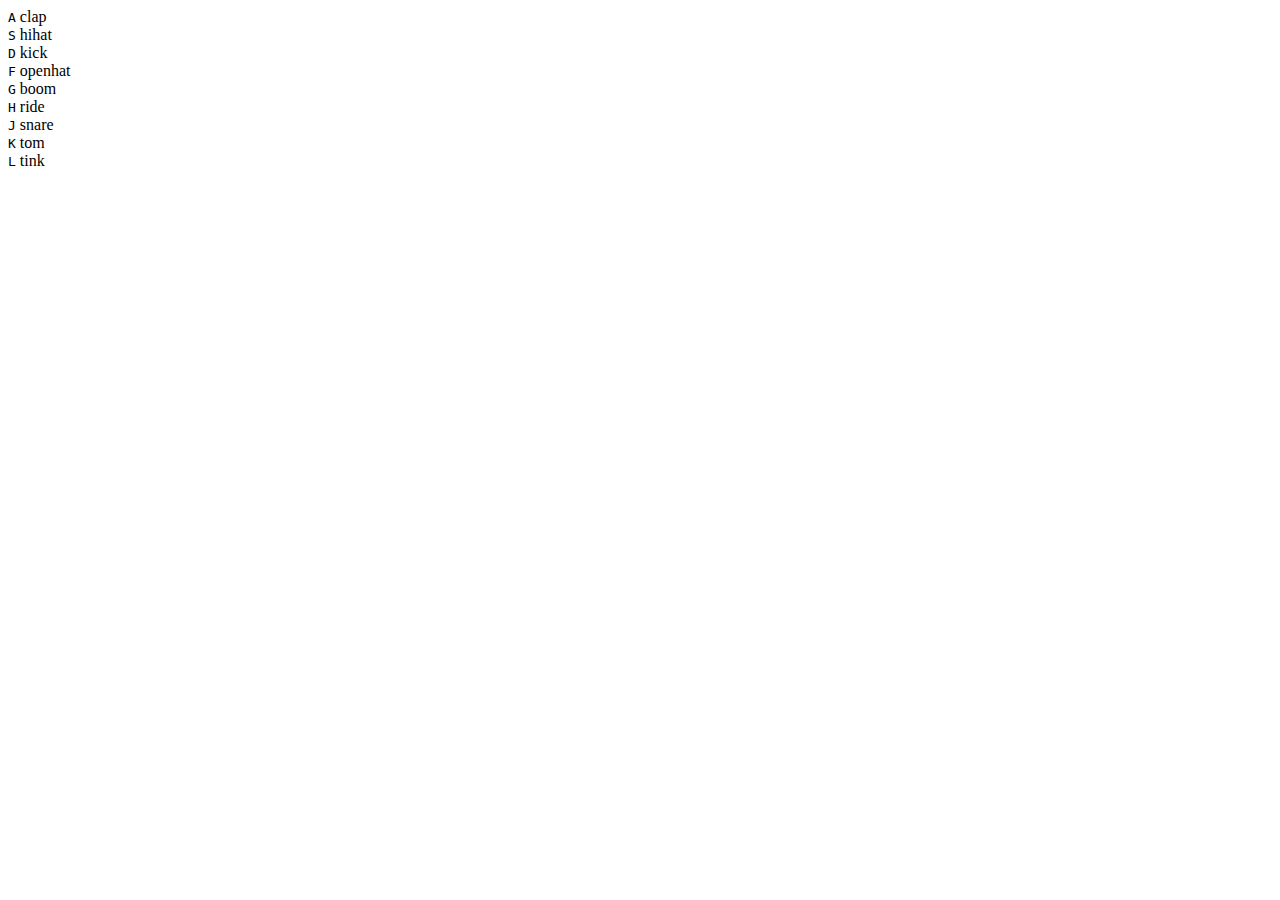
==== Drum Set/index.html @ 7f88d1be "Script added" ====
<!DOCTYPE html>
<html lang="en">
    <head>
        <meta charset="UTF-8">
        <title>Drum Set</title>
        <link rel="stylesheet" href="style.css">
    </head>
    <body>
        <div class="keys">
            <div data-key="65" class="key">
                <kbd>A</kbd>
                <span class="sound">clap</span>
            </div>
            <div data-key="83" class="key">
                <kbd>S</kbd>
                <span class="sound">hihat</span>
            </div>
            <div data-key="68" class="key">
                <kbd>D</kbd>
                <span class="sound">kick</span>
            </div>
            <div data-key="70" class="key">
                <kbd>F</kbd>
                <span class="sound">openhat</span>
            </div>
            <div data-key="71" class="key">
                <kbd>G</kbd>
                <span class="sound">boom</span>
            </div>
            <div data-key="72" class="key">
                <kbd>H</kbd>
                <span class="sound">ride</span>
            </div>
            <div data-key="74" class="key">
                <kbd>J</kbd>
                <span class="sound">snare</span>
            </div>
            <div data-key="75" class="key">
                <kbd>K</kbd>
                <span class="sound">tom</span>
            </div>
            <div data-key="76" class="key">
                <kbd>L</kbd>
                <span class="sound">tink</span>
            </div>
        </div>
        <audio data-key="65" src="sounds/clap.wav"></audio>
        <audio data-key="83" src="sounds/hihat.wav"></audio>
        <audio data-key="68" src="sounds/kick.wav"></audio>
        <audio data-key="70" src="sounds/openhat.wav"></audio>
        <audio data-key="71" src="sounds/boom.wav"></audio>
        <audio data-key="72" src="sounds/ride.wav"></audio>
        <audio data-key="74" src="sounds/snare.wav"></audio>
        <audio data-key="75" src="sounds/tom.wav"></audio>
        <audio data-key="76" src="sounds/tink.wav"></audio>

        <script>
            window.addEventListener('keydown', function(e){
                const audio = document.querySelector(`audio[data-key="${e.keyCode}"]`);
                const key = document.querySelector(`.key[data-key="${e.keyCode}"]`);
                if(!audio) return;
                audio.currentTime = 0;
                audio.play();
                key.classList.add('playing');
                //key.classList.remove('playing');
                //key.classList.toggle('playing');
            });

            function removeTransition(e){
                if(e.propertyName !== 'transform') return;
                this.classList.remove('playing');
            }
            
            const keys = document.querySelectorAll('.keys');
            keys.forEach(key => key.addEventListener('transitionend', removeTransition));
        </script>
    </body>
</html>
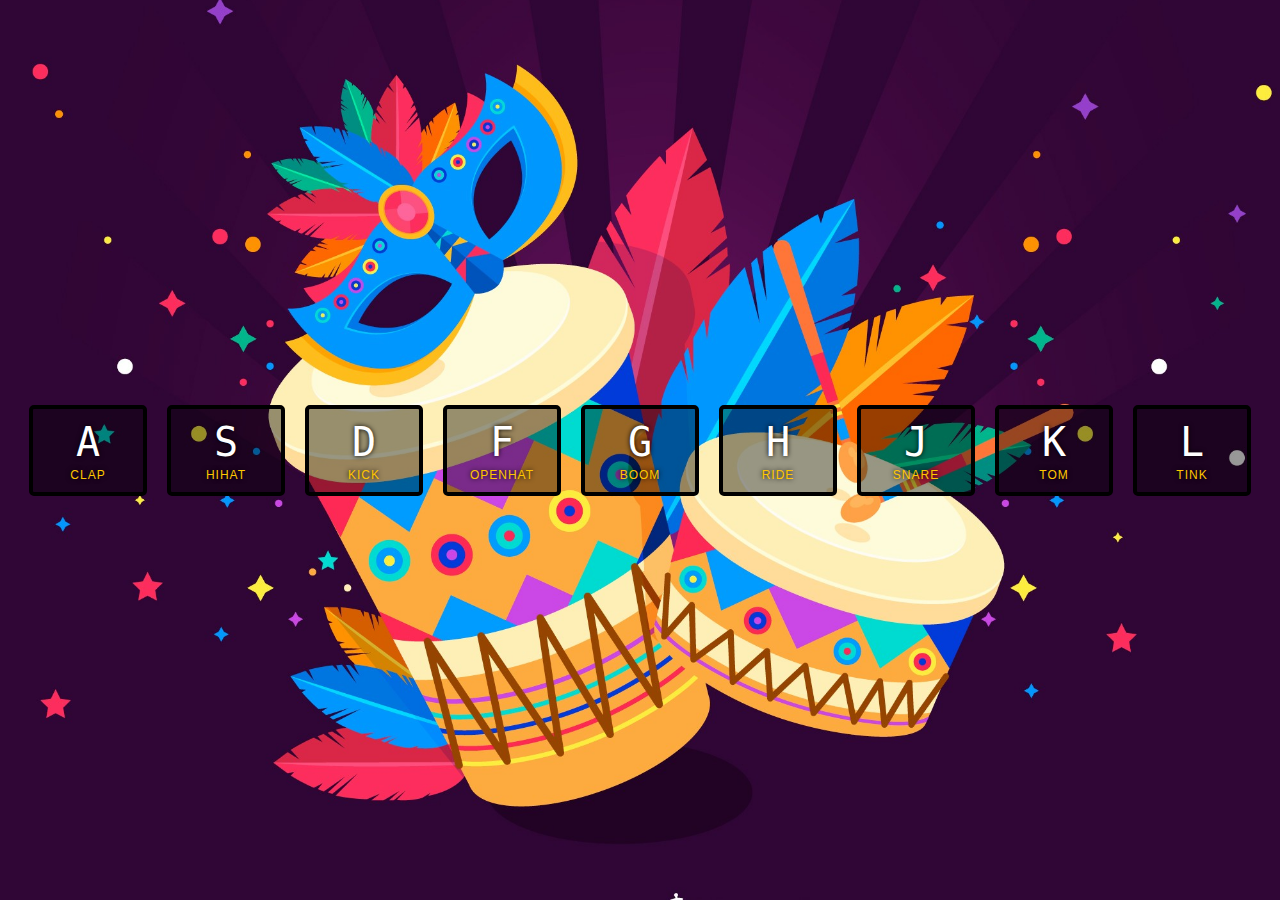
==== commit 784d86ae: "Added styling and script update" ====
--- a/Drum Set/index.html
+++ b/Drum Set/index.html
@@ -60,7 +60,7 @@
                 const key = document.querySelector(`.key[data-key="${e.keyCode}"]`);
                 if(!audio) return;
                 audio.currentTime = 0;
-                audio.play();
+                audio.play();   
                 key.classList.add('playing');
                 //key.classList.remove('playing');
                 //key.classList.toggle('playing');
@@ -68,9 +68,9 @@
 
             function removeTransition(e){
                 if(e.propertyName !== 'transform') return;
-                this.classList.remove('playing');
+                e.target.classList.remove('playing');
             }
-            
+
             const keys = document.querySelectorAll('.keys');
             keys.forEach(key => key.addEventListener('transitionend', removeTransition));
         </script>
--- a/Drum Set/style.css
+++ b/Drum Set/style.css
@@ -0,0 +1,51 @@
+html{
+    font-size: 10px;
+    background: url(drums.jpg) bottom center;
+    background-size: cover;
+}
+
+body,html{
+    margin:0;
+    padding:0;
+    font-family: sans-serif;
+}
+
+.keys{
+    display: flex;
+    flex: 1;
+    min-height: 100vh;
+    align-items: center;
+    justify-content: center;
+}
+
+.key{
+    border: .4rem solid black;
+    border-radius: .5rem;
+    margin: 1rem;
+    font-size: 1.5rem;
+    padding: 1rem .5rem;
+    transition: all .07s ease;
+    width: 10rem;
+    text-align: center;
+    color: white;
+    background: rgba(0,0,0,0.4);
+    text-shadow: 0 0 .5rem black;
+}
+
+.playing{
+    transform: scale(1.1);
+    border-color: #ffc600;
+    box-shadow: 0 0 1rem #ffc600;
+}
+
+kbd{
+    display: block;
+    font-size: 4rem;
+}
+
+.sound{
+    font-size: 1.2rem;
+    text-transform: uppercase;
+    letter-spacing: .1rem;
+    color: #ffc600;
+}
